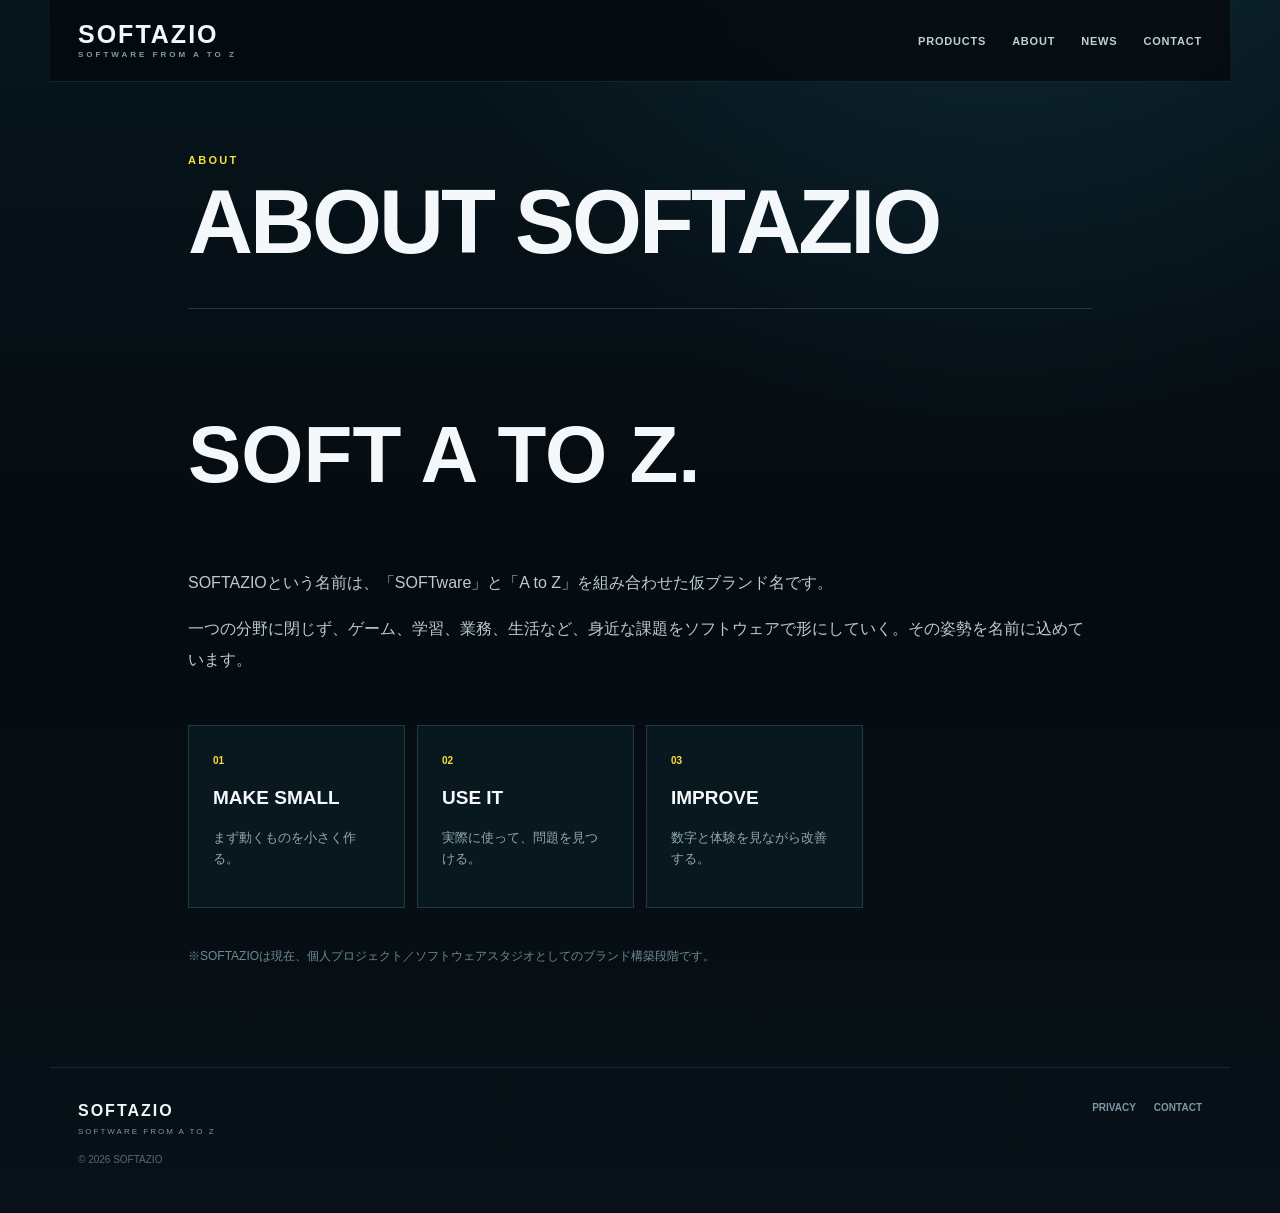
==== about.html @ d99edd32 "Add files via upload" ====
<!doctype html><html lang="ja"><head><meta charset="utf-8"><meta name="viewport" content="width=device-width,initial-scale=1"><title>About | SOFTAZIO</title><link rel="stylesheet" href="site.css?v=100"></head><body><header class="site-header"><a class="brand" href="index.html"><span class="brand-name">SOFTAZIO</span><span class="brand-tag">SOFTWARE FROM A TO Z</span></a><nav><a href="products.html">PRODUCTS</a><a href="about.html">ABOUT</a><a href="news.html">NEWS</a><a href="contact.html">CONTACT</a></nav></header><main class="page"><div class="eyebrow">ABOUT</div><h1 class="page-title">ABOUT SOFTAZIO</h1><section class="content-section big-copy"><h2>SOFT A TO Z.</h2><p>SOFTAZIOという名前は、「SOFTware」と「A to Z」を組み合わせた仮ブランド名です。</p><p>一つの分野に閉じず、ゲーム、学習、業務、生活など、身近な課題をソフトウェアで形にしていく。その姿勢を名前に込めています。</p></section><section class="principles"><article><span>01</span><h3>MAKE SMALL</h3><p>まず動くものを小さく作る。</p></article><article><span>02</span><h3>USE IT</h3><p>実際に使って、問題を見つける。</p></article><article><span>03</span><h3>IMPROVE</h3><p>数字と体験を見ながら改善する。</p></article></section><p class="note">※SOFTAZIOは現在、個人プロジェクト／ソフトウェアスタジオとしてのブランド構築段階です。</p></main><footer><div><strong>SOFTAZIO</strong><small>SOFTWARE FROM A TO Z</small></div><div class="footer-links"><a href="privacy.html">PRIVACY</a><a href="contact.html">CONTACT</a></div><div class="copyright">© 2026 SOFTAZIO</div></footer></body></html>
---- site.css ----
*{box-sizing:border-box}:root{--bg:#050b10;--panel:#0b1c24;--text:#f4f8fa;--muted:#89a1ad;--line:#1d3c48;--gold:#f6df36}html{background:var(--bg);color-scheme:dark;scroll-behavior:smooth}body{margin:0;background:radial-gradient(circle at 78% -10%,rgba(32,100,125,.24),transparent 34%),linear-gradient(180deg,#07151c 0,#050b10 46%,#071117 100%);color:var(--text);font-family:Arial,"Noto Sans JP",sans-serif;min-height:100vh}a{color:inherit;text-decoration:none}.site-header{position:sticky;top:0;z-index:50;max-width:1180px;margin:auto;padding:22px 28px;display:flex;align-items:center;justify-content:space-between;background:rgba(5,11,16,.87);backdrop-filter:blur(14px);border-bottom:1px solid rgba(120,217,255,.13)}.brand{display:flex;flex-direction:column;gap:3px}.brand-name{font:900 25px/1 "Arial Black",Arial,sans-serif;letter-spacing:2px}.brand-tag{font-size:8px;letter-spacing:3px;color:#819aa6;font-weight:800}nav{display:flex;gap:26px}nav a{font-size:11px;font-weight:900;letter-spacing:.8px;color:#bdd0d8}main{max-width:1180px;margin:auto;padding:0 28px 90px}.hero{padding:100px 0 110px;max-width:940px}.eyebrow,.section-kicker{font-size:11px;letter-spacing:2.3px;color:var(--gold);font-weight:900;margin-bottom:16px}.hero h1{font:900 clamp(58px,11vw,120px)/.83 "Arial Black",Arial,sans-serif;letter-spacing:-5px;margin:0 0 34px}.lead{font-size:clamp(18px,3.4vw,25px);line-height:1.8;color:#c9d8de;max-width:760px}.cta-row{display:flex;gap:12px;flex-wrap:wrap;margin-top:34px}.btn{display:inline-flex;align-items:center;justify-content:center;min-height:52px;padding:0 24px;border:1px solid var(--line);font:900 12px "Arial Black",Arial,sans-serif}.primary{background:var(--gold);color:#071019;border-color:var(--gold);box-shadow:0 5px 0 #766a08}.secondary{background:#0c1c24}.manifesto,.featured,.areas,.latest{padding:78px 0;border-top:1px solid rgba(120,217,255,.13)}.manifesto-grid{display:grid;grid-template-columns:.8fr 1.2fr;gap:60px}.manifesto h2,.featured h2,.coming h2{font:900 clamp(38px,7vw,70px)/.98 "Arial Black",Arial,sans-serif;margin:0}.manifesto p,.product-copy p,.coming p,.content-section p,.legal p,.contact-panel p{font-size:16px;line-height:1.9;color:#b9cbd3}.product-hero-card{display:grid;grid-template-columns:1.2fr .8fr;gap:30px;border:1px solid #244753;background:linear-gradient(145deg,#0d222b,#09161c);padding:36px;box-shadow:0 30px 80px rgba(0,0,0,.28)}.product-num{font:900 11px "Arial Black",Arial,sans-serif;color:var(--gold);letter-spacing:2px;margin-bottom:12px}.product-copy h2{font-size:clamp(40px,7vw,72px)}.product-meta{display:flex;gap:8px;flex-wrap:wrap;margin:20px 0}.product-meta span,.contact-types span{border:1px solid #2a4c59;padding:7px 9px;font-size:9px;font-weight:900;letter-spacing:1px;color:#91aab5}.product-visual{min-height:330px;background:radial-gradient(circle at 50% 40%,rgba(120,217,255,.16),transparent 55%),#061117;display:flex;align-items:center;justify-content:center;position:relative;overflow:hidden}.pixel-cat{font-size:86px;z-index:2}.blocks{position:absolute;inset:0;display:grid;grid-template-columns:repeat(5,1fr);grid-template-rows:repeat(2,1fr);opacity:.2}.blocks i{border:1px solid #315867}.area-grid,.principles{display:grid;grid-template-columns:repeat(4,1fr);gap:12px}.area-grid article,.principles article{background:#09171e;border:1px solid #1e3b46;padding:24px;min-height:180px}.area-grid span,.principles span{color:var(--gold);font-size:10px;font-weight:900}.area-grid h3,.principles h3{font:900 19px "Arial Black",Arial,sans-serif}.area-grid p,.principles p{color:#91a8b3;line-height:1.6;font-size:13px}.news-row{display:grid;grid-template-columns:120px 1fr auto;gap:20px;padding:22px 0;border-bottom:1px solid #1a3540;align-items:center}.news-row time,.news-list time{font-size:11px;color:#76929f}.news-row span{font-size:11px;color:var(--gold);font-weight:900}.page{padding-top:72px;max-width:960px}.page-title{font:900 clamp(48px,9vw,90px)/.9 "Arial Black",Arial,sans-serif;letter-spacing:-3px;margin:0 0 24px}.page-lead{font-size:19px;line-height:1.8;color:#a9c0ca;max-width:720px;margin-bottom:40px}.catalog-card{display:grid;grid-template-columns:1fr auto;gap:30px;background:#0a1b23;border:1px solid #21424e;padding:34px;margin:30px 0}.catalog-card h2{font:900 clamp(34px,7vw,60px) "Arial Black",Arial,sans-serif;margin:0 0 12px}.catalog-card p{color:#b4c7cf;line-height:1.8}.catalog-number{font:900 clamp(90px,18vw,170px)/.8 "Arial Black",Arial,sans-serif;color:#102a34}.coming,.content-section,.contact-panel{padding:34px 0;border-top:1px solid #1d3944;margin-top:45px}.big-copy h2{font-size:clamp(40px,8vw,80px)}.note{font-size:12px;color:#6f8995;margin-top:40px}.info-grid{display:grid;grid-template-columns:repeat(4,1fr);gap:10px;margin:44px 0}.info-grid article{border:1px solid #21424e;background:#09171e;padding:18px}.info-grid span{display:block;color:#718b97;font-size:9px;font-weight:900;letter-spacing:1px;margin-bottom:8px}.info-grid strong{font-size:13px}.formula{font:900 24px "Arial Black",Arial,sans-serif!important;color:#ffe85d!important}.news-list article{padding:30px 0;border-bottom:1px solid #1b3741}.news-list h2{font-size:22px}.news-list p{color:#9db3bc;line-height:1.75}.contact-types{display:flex;gap:8px;flex-wrap:wrap;margin-top:24px}.legal h2{margin-top:38px}footer{max-width:1180px;margin:auto;border-top:1px solid rgba(120,217,255,.13);padding:34px 28px 48px;display:grid;grid-template-columns:1fr auto;gap:16px;color:#7d98a4}footer strong{display:block;color:#eef8fb;letter-spacing:2px}footer small{font-size:8px;letter-spacing:2px}.footer-links{display:flex;gap:18px;font-size:10px;font-weight:900}.copyright{grid-column:1/-1;font-size:10px;color:#526b76}@media(max-width:760px){.site-header{position:relative;align-items:flex-start;flex-direction:column;gap:18px;padding:20px 22px}nav{gap:14px;flex-wrap:wrap}nav a{font-size:10px}main{padding:0 22px 70px}.hero{padding:72px 0 80px}.hero h1{letter-spacing:-3px}.manifesto,.featured,.areas,.latest{padding:56px 0}.manifesto-grid,.product-hero-card{grid-template-columns:1fr;gap:28px}.product-visual{min-height:220px}.area-grid,.principles{grid-template-columns:1fr 1fr}.info-grid{grid-template-columns:1fr 1fr}.catalog-card{grid-template-columns:1fr}.catalog-number{display:none}.news-row{grid-template-columns:90px 1fr}.news-row span{display:none}footer{grid-template-columns:1fr}.copyright{grid-column:1}}@media(max-width:430px){.area-grid,.principles,.info-grid{grid-template-columns:1fr}.btn{width:100%}.hero h1{font-size:54px}.page-title{font-size:48px}}
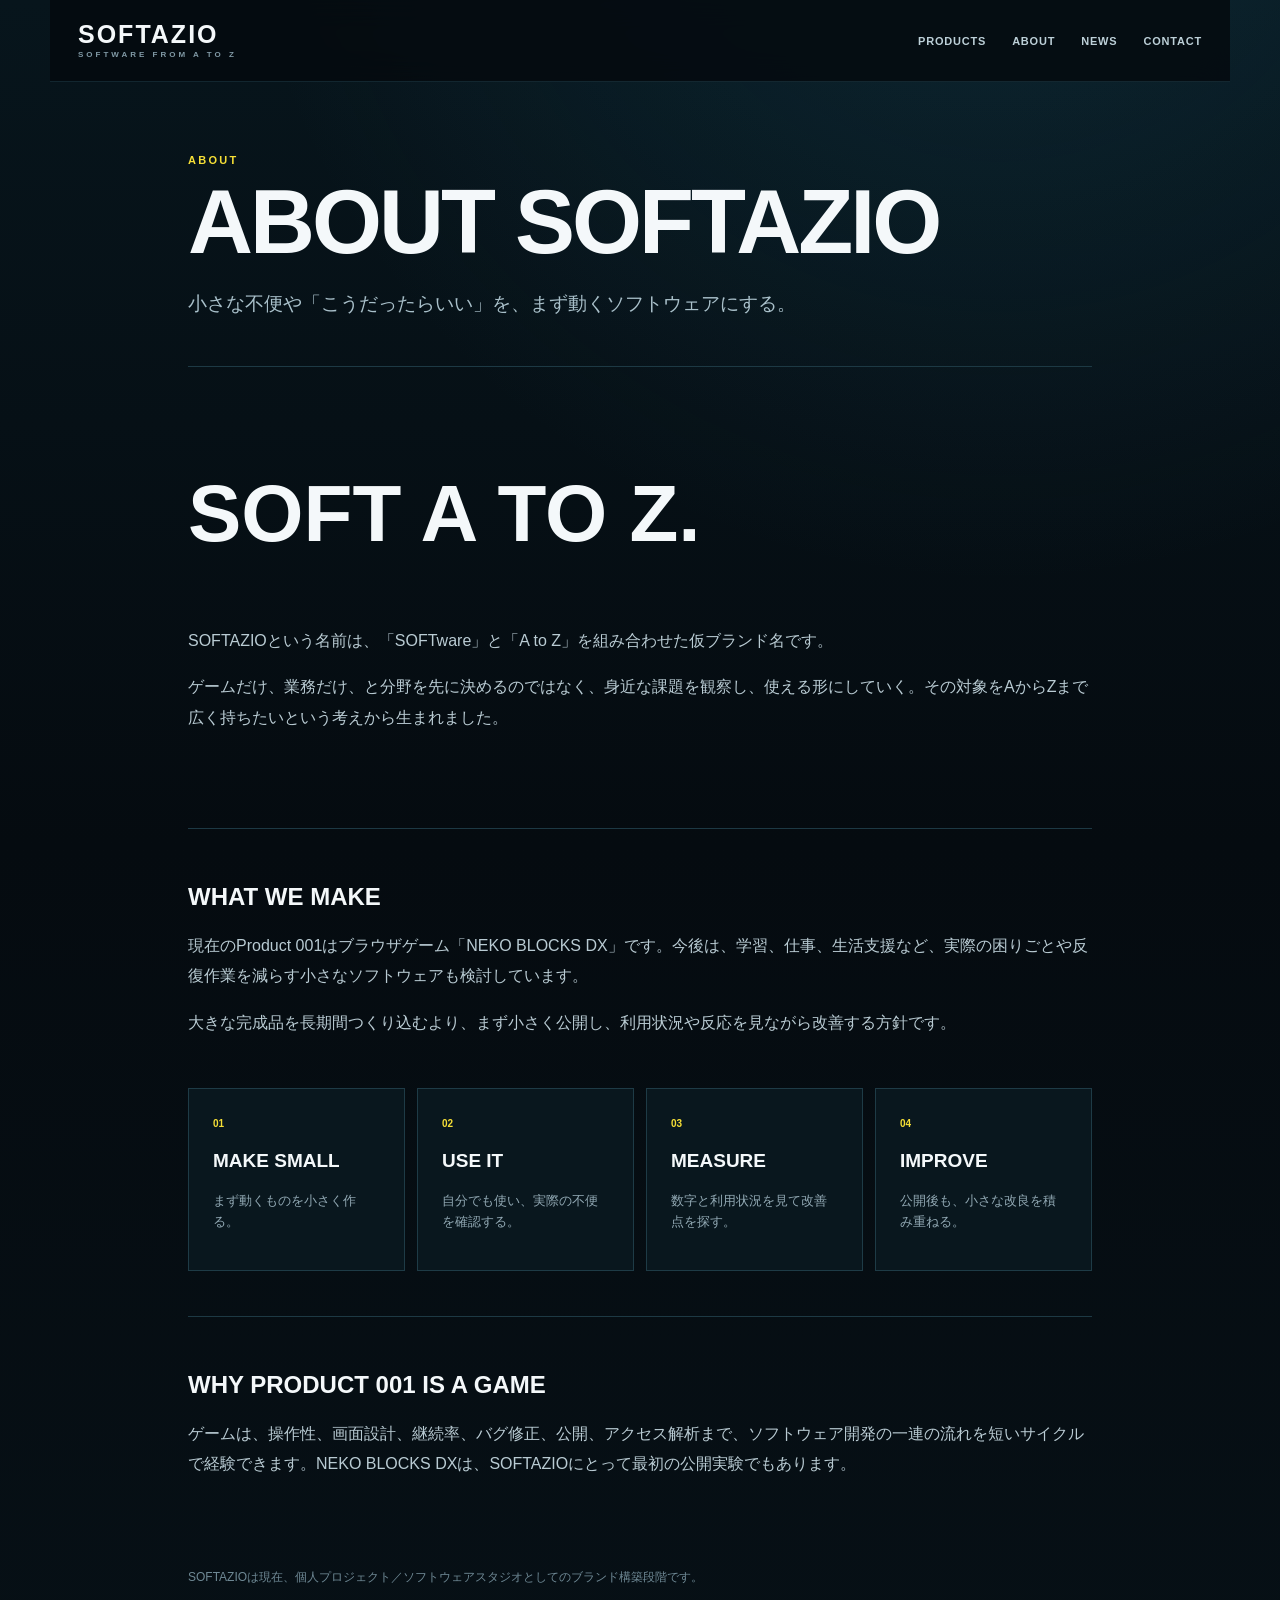
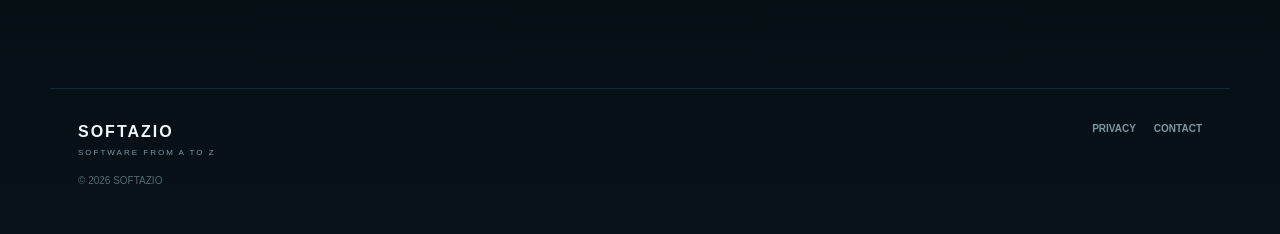
==== commit d854b835: "Add files via upload" ====
--- a/about.html
+++ b/about.html
@@ -1 +1,39 @@
-<!doctype html><html lang="ja"><head><meta charset="utf-8"><meta name="viewport" content="width=device-width,initial-scale=1"><title>About | SOFTAZIO</title><link rel="stylesheet" href="site.css?v=100"></head><body><header class="site-header"><a class="brand" href="index.html"><span class="brand-name">SOFTAZIO</span><span class="brand-tag">SOFTWARE FROM A TO Z</span></a><nav><a href="products.html">PRODUCTS</a><a href="about.html">ABOUT</a><a href="news.html">NEWS</a><a href="contact.html">CONTACT</a></nav></header><main class="page"><div class="eyebrow">ABOUT</div><h1 class="page-title">ABOUT SOFTAZIO</h1><section class="content-section big-copy"><h2>SOFT A TO Z.</h2><p>SOFTAZIOという名前は、「SOFTware」と「A to Z」を組み合わせた仮ブランド名です。</p><p>一つの分野に閉じず、ゲーム、学習、業務、生活など、身近な課題をソフトウェアで形にしていく。その姿勢を名前に込めています。</p></section><section class="principles"><article><span>01</span><h3>MAKE SMALL</h3><p>まず動くものを小さく作る。</p></article><article><span>02</span><h3>USE IT</h3><p>実際に使って、問題を見つける。</p></article><article><span>03</span><h3>IMPROVE</h3><p>数字と体験を見ながら改善する。</p></article></section><p class="note">※SOFTAZIOは現在、個人プロジェクト／ソフトウェアスタジオとしてのブランド構築段階です。</p></main><footer><div><strong>SOFTAZIO</strong><small>SOFTWARE FROM A TO Z</small></div><div class="footer-links"><a href="privacy.html">PRIVACY</a><a href="contact.html">CONTACT</a></div><div class="copyright">© 2026 SOFTAZIO</div></footer></body></html>
+<!doctype html><html lang="ja"><head><meta charset="utf-8"><meta name="viewport" content="width=device-width,initial-scale=1"><title>About | SOFTAZIO</title><link rel="stylesheet" href="site.css?v=100"><!-- Google tag (gtag.js) -->
+<script async src="https://www.googletagmanager.com/gtag/js?id=G-1FV0P774PM"></script>
+<script>
+  window.dataLayer = window.dataLayer || [];
+  function gtag(){dataLayer.push(arguments);}
+  gtag('js', new Date());
+  gtag('config', 'G-1FV0P774PM');
+</script>
+</head><body><header class="site-header"><a class="brand" href="index.html"><span class="brand-name">SOFTAZIO</span><span class="brand-tag">SOFTWARE FROM A TO Z</span></a><nav><a href="products.html">PRODUCTS</a><a href="about.html">ABOUT</a><a href="news.html">NEWS</a><a href="contact.html">CONTACT</a></nav></header><main class="page">
+<div class="eyebrow">ABOUT</div>
+<h1 class="page-title">ABOUT SOFTAZIO</h1>
+<p class="page-lead">小さな不便や「こうだったらいい」を、まず動くソフトウェアにする。</p>
+
+<section class="content-section big-copy">
+<h2>SOFT A TO Z.</h2>
+<p>SOFTAZIOという名前は、「SOFTware」と「A to Z」を組み合わせた仮ブランド名です。</p>
+<p>ゲームだけ、業務だけ、と分野を先に決めるのではなく、身近な課題を観察し、使える形にしていく。その対象をAからZまで広く持ちたいという考えから生まれました。</p>
+</section>
+
+<section class="content-section">
+<h2>WHAT WE MAKE</h2>
+<p>現在のProduct 001はブラウザゲーム「NEKO BLOCKS DX」です。今後は、学習、仕事、生活支援など、実際の困りごとや反復作業を減らす小さなソフトウェアも検討しています。</p>
+<p>大きな完成品を長期間つくり込むより、まず小さく公開し、利用状況や反応を見ながら改善する方針です。</p>
+</section>
+
+<section class="principles">
+<article><span>01</span><h3>MAKE SMALL</h3><p>まず動くものを小さく作る。</p></article>
+<article><span>02</span><h3>USE IT</h3><p>自分でも使い、実際の不便を確認する。</p></article>
+<article><span>03</span><h3>MEASURE</h3><p>数字と利用状況を見て改善点を探す。</p></article>
+<article><span>04</span><h3>IMPROVE</h3><p>公開後も、小さな改良を積み重ねる。</p></article>
+</section>
+
+<section class="content-section">
+<h2>WHY PRODUCT 001 IS A GAME</h2>
+<p>ゲームは、操作性、画面設計、継続率、バグ修正、公開、アクセス解析まで、ソフトウェア開発の一連の流れを短いサイクルで経験できます。NEKO BLOCKS DXは、SOFTAZIOにとって最初の公開実験でもあります。</p>
+</section>
+
+<p class="note">SOFTAZIOは現在、個人プロジェクト／ソフトウェアスタジオとしてのブランド構築段階です。</p>
+</main><footer><div><strong>SOFTAZIO</strong><small>SOFTWARE FROM A TO Z</small></div><div class="footer-links"><a href="privacy.html">PRIVACY</a><a href="contact.html">CONTACT</a></div><div class="copyright">© 2026 SOFTAZIO</div></footer></body></html>
--- a/site.css
+++ b/site.css
@@ -1 +1,3 @@
 *{box-sizing:border-box}:root{--bg:#050b10;--panel:#0b1c24;--text:#f4f8fa;--muted:#89a1ad;--line:#1d3c48;--gold:#f6df36}html{background:var(--bg);color-scheme:dark;scroll-behavior:smooth}body{margin:0;background:radial-gradient(circle at 78% -10%,rgba(32,100,125,.24),transparent 34%),linear-gradient(180deg,#07151c 0,#050b10 46%,#071117 100%);color:var(--text);font-family:Arial,"Noto Sans JP",sans-serif;min-height:100vh}a{color:inherit;text-decoration:none}.site-header{position:sticky;top:0;z-index:50;max-width:1180px;margin:auto;padding:22px 28px;display:flex;align-items:center;justify-content:space-between;background:rgba(5,11,16,.87);backdrop-filter:blur(14px);border-bottom:1px solid rgba(120,217,255,.13)}.brand{display:flex;flex-direction:column;gap:3px}.brand-name{font:900 25px/1 "Arial Black",Arial,sans-serif;letter-spacing:2px}.brand-tag{font-size:8px;letter-spacing:3px;color:#819aa6;font-weight:800}nav{display:flex;gap:26px}nav a{font-size:11px;font-weight:900;letter-spacing:.8px;color:#bdd0d8}main{max-width:1180px;margin:auto;padding:0 28px 90px}.hero{padding:100px 0 110px;max-width:940px}.eyebrow,.section-kicker{font-size:11px;letter-spacing:2.3px;color:var(--gold);font-weight:900;margin-bottom:16px}.hero h1{font:900 clamp(58px,11vw,120px)/.83 "Arial Black",Arial,sans-serif;letter-spacing:-5px;margin:0 0 34px}.lead{font-size:clamp(18px,3.4vw,25px);line-height:1.8;color:#c9d8de;max-width:760px}.cta-row{display:flex;gap:12px;flex-wrap:wrap;margin-top:34px}.btn{display:inline-flex;align-items:center;justify-content:center;min-height:52px;padding:0 24px;border:1px solid var(--line);font:900 12px "Arial Black",Arial,sans-serif}.primary{background:var(--gold);color:#071019;border-color:var(--gold);box-shadow:0 5px 0 #766a08}.secondary{background:#0c1c24}.manifesto,.featured,.areas,.latest{padding:78px 0;border-top:1px solid rgba(120,217,255,.13)}.manifesto-grid{display:grid;grid-template-columns:.8fr 1.2fr;gap:60px}.manifesto h2,.featured h2,.coming h2{font:900 clamp(38px,7vw,70px)/.98 "Arial Black",Arial,sans-serif;margin:0}.manifesto p,.product-copy p,.coming p,.content-section p,.legal p,.contact-panel p{font-size:16px;line-height:1.9;color:#b9cbd3}.product-hero-card{display:grid;grid-template-columns:1.2fr .8fr;gap:30px;border:1px solid #244753;background:linear-gradient(145deg,#0d222b,#09161c);padding:36px;box-shadow:0 30px 80px rgba(0,0,0,.28)}.product-num{font:900 11px "Arial Black",Arial,sans-serif;color:var(--gold);letter-spacing:2px;margin-bottom:12px}.product-copy h2{font-size:clamp(40px,7vw,72px)}.product-meta{display:flex;gap:8px;flex-wrap:wrap;margin:20px 0}.product-meta span,.contact-types span{border:1px solid #2a4c59;padding:7px 9px;font-size:9px;font-weight:900;letter-spacing:1px;color:#91aab5}.product-visual{min-height:330px;background:radial-gradient(circle at 50% 40%,rgba(120,217,255,.16),transparent 55%),#061117;display:flex;align-items:center;justify-content:center;position:relative;overflow:hidden}.pixel-cat{font-size:86px;z-index:2}.blocks{position:absolute;inset:0;display:grid;grid-template-columns:repeat(5,1fr);grid-template-rows:repeat(2,1fr);opacity:.2}.blocks i{border:1px solid #315867}.area-grid,.principles{display:grid;grid-template-columns:repeat(4,1fr);gap:12px}.area-grid article,.principles article{background:#09171e;border:1px solid #1e3b46;padding:24px;min-height:180px}.area-grid span,.principles span{color:var(--gold);font-size:10px;font-weight:900}.area-grid h3,.principles h3{font:900 19px "Arial Black",Arial,sans-serif}.area-grid p,.principles p{color:#91a8b3;line-height:1.6;font-size:13px}.news-row{display:grid;grid-template-columns:120px 1fr auto;gap:20px;padding:22px 0;border-bottom:1px solid #1a3540;align-items:center}.news-row time,.news-list time{font-size:11px;color:#76929f}.news-row span{font-size:11px;color:var(--gold);font-weight:900}.page{padding-top:72px;max-width:960px}.page-title{font:900 clamp(48px,9vw,90px)/.9 "Arial Black",Arial,sans-serif;letter-spacing:-3px;margin:0 0 24px}.page-lead{font-size:19px;line-height:1.8;color:#a9c0ca;max-width:720px;margin-bottom:40px}.catalog-card{display:grid;grid-template-columns:1fr auto;gap:30px;background:#0a1b23;border:1px solid #21424e;padding:34px;margin:30px 0}.catalog-card h2{font:900 clamp(34px,7vw,60px) "Arial Black",Arial,sans-serif;margin:0 0 12px}.catalog-card p{color:#b4c7cf;line-height:1.8}.catalog-number{font:900 clamp(90px,18vw,170px)/.8 "Arial Black",Arial,sans-serif;color:#102a34}.coming,.content-section,.contact-panel{padding:34px 0;border-top:1px solid #1d3944;margin-top:45px}.big-copy h2{font-size:clamp(40px,8vw,80px)}.note{font-size:12px;color:#6f8995;margin-top:40px}.info-grid{display:grid;grid-template-columns:repeat(4,1fr);gap:10px;margin:44px 0}.info-grid article{border:1px solid #21424e;background:#09171e;padding:18px}.info-grid span{display:block;color:#718b97;font-size:9px;font-weight:900;letter-spacing:1px;margin-bottom:8px}.info-grid strong{font-size:13px}.formula{font:900 24px "Arial Black",Arial,sans-serif!important;color:#ffe85d!important}.news-list article{padding:30px 0;border-bottom:1px solid #1b3741}.news-list h2{font-size:22px}.news-list p{color:#9db3bc;line-height:1.75}.contact-types{display:flex;gap:8px;flex-wrap:wrap;margin-top:24px}.legal h2{margin-top:38px}footer{max-width:1180px;margin:auto;border-top:1px solid rgba(120,217,255,.13);padding:34px 28px 48px;display:grid;grid-template-columns:1fr auto;gap:16px;color:#7d98a4}footer strong{display:block;color:#eef8fb;letter-spacing:2px}footer small{font-size:8px;letter-spacing:2px}.footer-links{display:flex;gap:18px;font-size:10px;font-weight:900}.copyright{grid-column:1/-1;font-size:10px;color:#526b76}@media(max-width:760px){.site-header{position:relative;align-items:flex-start;flex-direction:column;gap:18px;padding:20px 22px}nav{gap:14px;flex-wrap:wrap}nav a{font-size:10px}main{padding:0 22px 70px}.hero{padding:72px 0 80px}.hero h1{letter-spacing:-3px}.manifesto,.featured,.areas,.latest{padding:56px 0}.manifesto-grid,.product-hero-card{grid-template-columns:1fr;gap:28px}.product-visual{min-height:220px}.area-grid,.principles{grid-template-columns:1fr 1fr}.info-grid{grid-template-columns:1fr 1fr}.catalog-card{grid-template-columns:1fr}.catalog-number{display:none}.news-row{grid-template-columns:90px 1fr}.news-row span{display:none}footer{grid-template-columns:1fr}.copyright{grid-column:1}}@media(max-width:430px){.area-grid,.principles,.info-grid{grid-template-columns:1fr}.btn{width:100%}.hero h1{font-size:54px}.page-title{font-size:48px}}
+
+.mail-link{color:var(--gold);font-weight:900;word-break:break-all}
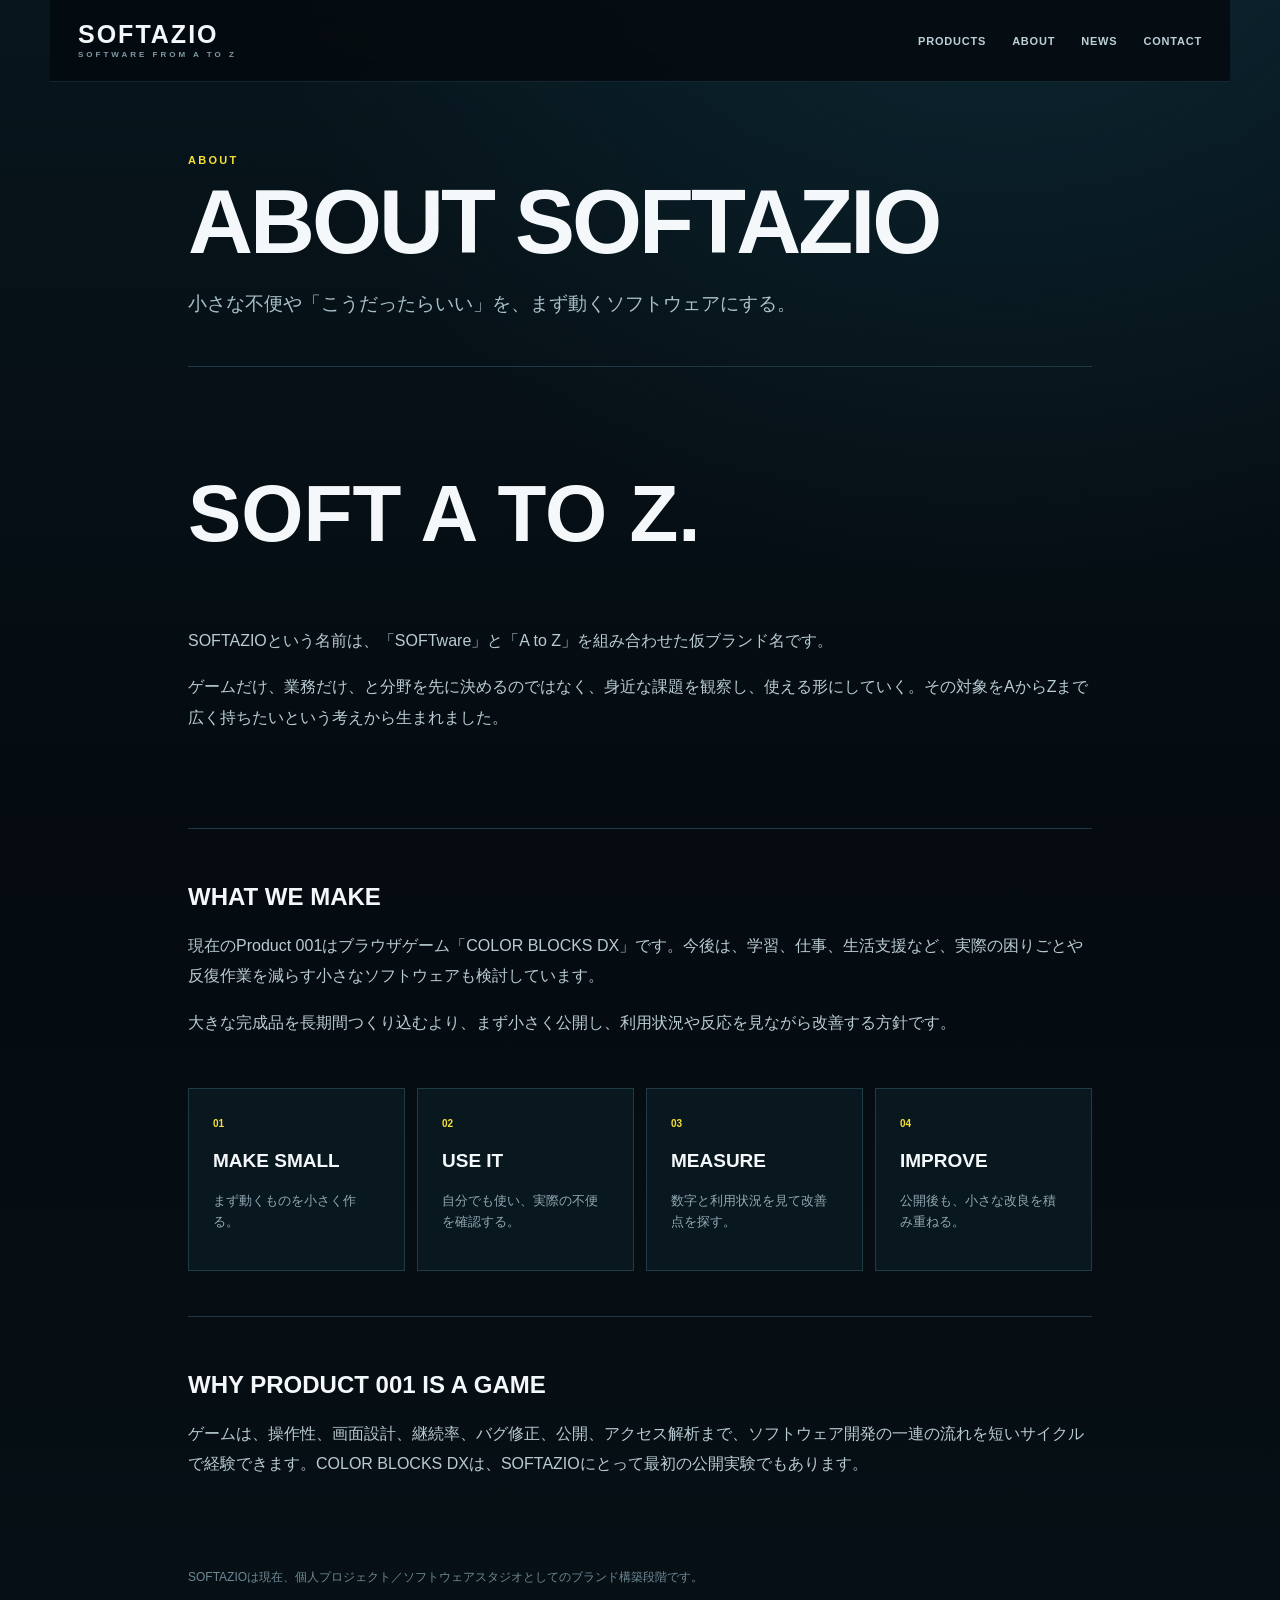
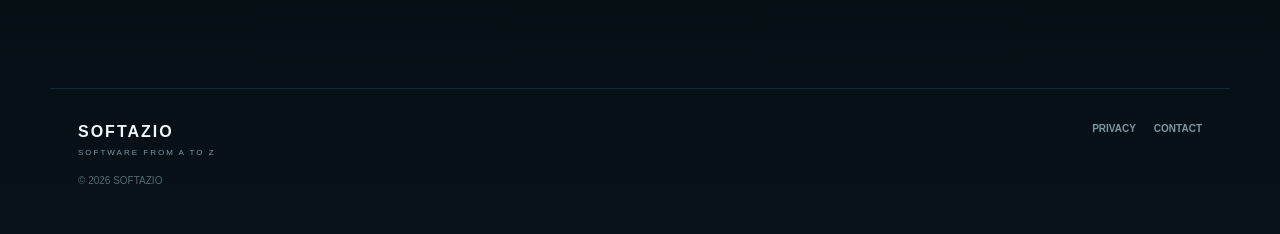
==== commit b3554b18: "Add files via upload" ====
--- a/about.html
+++ b/about.html
@@ -6,7 +6,7 @@
   gtag('js', new Date());
   gtag('config', 'G-1FV0P774PM');
 </script>
-</head><body><header class="site-header"><a class="brand" href="index.html"><span class="brand-name">SOFTAZIO</span><span class="brand-tag">SOFTWARE FROM A TO Z</span></a><nav><a href="products.html">PRODUCTS</a><a href="about.html">ABOUT</a><a href="news.html">NEWS</a><a href="contact.html">CONTACT</a></nav></header><main class="page">
+<link rel="icon" type="image/png" href="cat_yellow.png"></head><body><header class="site-header"><a class="brand" href="index.html"><span class="brand-name">SOFTAZIO</span><span class="brand-tag">SOFTWARE FROM A TO Z</span></a><nav><a href="products.html">PRODUCTS</a><a href="about.html">ABOUT</a><a href="news.html">NEWS</a><a href="contact.html">CONTACT</a></nav></header><main class="page">
 <div class="eyebrow">ABOUT</div>
 <h1 class="page-title">ABOUT SOFTAZIO</h1>
 <p class="page-lead">小さな不便や「こうだったらいい」を、まず動くソフトウェアにする。</p>
@@ -19,7 +19,7 @@
 
 <section class="content-section">
 <h2>WHAT WE MAKE</h2>
-<p>現在のProduct 001はブラウザゲーム「NEKO BLOCKS DX」です。今後は、学習、仕事、生活支援など、実際の困りごとや反復作業を減らす小さなソフトウェアも検討しています。</p>
+<p>現在のProduct 001はブラウザゲーム「COLOR BLOCKS DX」です。今後は、学習、仕事、生活支援など、実際の困りごとや反復作業を減らす小さなソフトウェアも検討しています。</p>
 <p>大きな完成品を長期間つくり込むより、まず小さく公開し、利用状況や反応を見ながら改善する方針です。</p>
 </section>
 
@@ -32,7 +32,7 @@
 
 <section class="content-section">
 <h2>WHY PRODUCT 001 IS A GAME</h2>
-<p>ゲームは、操作性、画面設計、継続率、バグ修正、公開、アクセス解析まで、ソフトウェア開発の一連の流れを短いサイクルで経験できます。NEKO BLOCKS DXは、SOFTAZIOにとって最初の公開実験でもあります。</p>
+<p>ゲームは、操作性、画面設計、継続率、バグ修正、公開、アクセス解析まで、ソフトウェア開発の一連の流れを短いサイクルで経験できます。COLOR BLOCKS DXは、SOFTAZIOにとって最初の公開実験でもあります。</p>
 </section>
 
 <p class="note">SOFTAZIOは現在、個人プロジェクト／ソフトウェアスタジオとしてのブランド構築段階です。</p>
--- a/site.css
+++ b/site.css
@@ -1,3 +1,13 @@
 *{box-sizing:border-box}:root{--bg:#050b10;--panel:#0b1c24;--text:#f4f8fa;--muted:#89a1ad;--line:#1d3c48;--gold:#f6df36}html{background:var(--bg);color-scheme:dark;scroll-behavior:smooth}body{margin:0;background:radial-gradient(circle at 78% -10%,rgba(32,100,125,.24),transparent 34%),linear-gradient(180deg,#07151c 0,#050b10 46%,#071117 100%);color:var(--text);font-family:Arial,"Noto Sans JP",sans-serif;min-height:100vh}a{color:inherit;text-decoration:none}.site-header{position:sticky;top:0;z-index:50;max-width:1180px;margin:auto;padding:22px 28px;display:flex;align-items:center;justify-content:space-between;background:rgba(5,11,16,.87);backdrop-filter:blur(14px);border-bottom:1px solid rgba(120,217,255,.13)}.brand{display:flex;flex-direction:column;gap:3px}.brand-name{font:900 25px/1 "Arial Black",Arial,sans-serif;letter-spacing:2px}.brand-tag{font-size:8px;letter-spacing:3px;color:#819aa6;font-weight:800}nav{display:flex;gap:26px}nav a{font-size:11px;font-weight:900;letter-spacing:.8px;color:#bdd0d8}main{max-width:1180px;margin:auto;padding:0 28px 90px}.hero{padding:100px 0 110px;max-width:940px}.eyebrow,.section-kicker{font-size:11px;letter-spacing:2.3px;color:var(--gold);font-weight:900;margin-bottom:16px}.hero h1{font:900 clamp(58px,11vw,120px)/.83 "Arial Black",Arial,sans-serif;letter-spacing:-5px;margin:0 0 34px}.lead{font-size:clamp(18px,3.4vw,25px);line-height:1.8;color:#c9d8de;max-width:760px}.cta-row{display:flex;gap:12px;flex-wrap:wrap;margin-top:34px}.btn{display:inline-flex;align-items:center;justify-content:center;min-height:52px;padding:0 24px;border:1px solid var(--line);font:900 12px "Arial Black",Arial,sans-serif}.primary{background:var(--gold);color:#071019;border-color:var(--gold);box-shadow:0 5px 0 #766a08}.secondary{background:#0c1c24}.manifesto,.featured,.areas,.latest{padding:78px 0;border-top:1px solid rgba(120,217,255,.13)}.manifesto-grid{display:grid;grid-template-columns:.8fr 1.2fr;gap:60px}.manifesto h2,.featured h2,.coming h2{font:900 clamp(38px,7vw,70px)/.98 "Arial Black",Arial,sans-serif;margin:0}.manifesto p,.product-copy p,.coming p,.content-section p,.legal p,.contact-panel p{font-size:16px;line-height:1.9;color:#b9cbd3}.product-hero-card{display:grid;grid-template-columns:1.2fr .8fr;gap:30px;border:1px solid #244753;background:linear-gradient(145deg,#0d222b,#09161c);padding:36px;box-shadow:0 30px 80px rgba(0,0,0,.28)}.product-num{font:900 11px "Arial Black",Arial,sans-serif;color:var(--gold);letter-spacing:2px;margin-bottom:12px}.product-copy h2{font-size:clamp(40px,7vw,72px)}.product-meta{display:flex;gap:8px;flex-wrap:wrap;margin:20px 0}.product-meta span,.contact-types span{border:1px solid #2a4c59;padding:7px 9px;font-size:9px;font-weight:900;letter-spacing:1px;color:#91aab5}.product-visual{min-height:330px;background:radial-gradient(circle at 50% 40%,rgba(120,217,255,.16),transparent 55%),#061117;display:flex;align-items:center;justify-content:center;position:relative;overflow:hidden}.pixel-cat{font-size:86px;z-index:2}.blocks{position:absolute;inset:0;display:grid;grid-template-columns:repeat(5,1fr);grid-template-rows:repeat(2,1fr);opacity:.2}.blocks i{border:1px solid #315867}.area-grid,.principles{display:grid;grid-template-columns:repeat(4,1fr);gap:12px}.area-grid article,.principles article{background:#09171e;border:1px solid #1e3b46;padding:24px;min-height:180px}.area-grid span,.principles span{color:var(--gold);font-size:10px;font-weight:900}.area-grid h3,.principles h3{font:900 19px "Arial Black",Arial,sans-serif}.area-grid p,.principles p{color:#91a8b3;line-height:1.6;font-size:13px}.news-row{display:grid;grid-template-columns:120px 1fr auto;gap:20px;padding:22px 0;border-bottom:1px solid #1a3540;align-items:center}.news-row time,.news-list time{font-size:11px;color:#76929f}.news-row span{font-size:11px;color:var(--gold);font-weight:900}.page{padding-top:72px;max-width:960px}.page-title{font:900 clamp(48px,9vw,90px)/.9 "Arial Black",Arial,sans-serif;letter-spacing:-3px;margin:0 0 24px}.page-lead{font-size:19px;line-height:1.8;color:#a9c0ca;max-width:720px;margin-bottom:40px}.catalog-card{display:grid;grid-template-columns:1fr auto;gap:30px;background:#0a1b23;border:1px solid #21424e;padding:34px;margin:30px 0}.catalog-card h2{font:900 clamp(34px,7vw,60px) "Arial Black",Arial,sans-serif;margin:0 0 12px}.catalog-card p{color:#b4c7cf;line-height:1.8}.catalog-number{font:900 clamp(90px,18vw,170px)/.8 "Arial Black",Arial,sans-serif;color:#102a34}.coming,.content-section,.contact-panel{padding:34px 0;border-top:1px solid #1d3944;margin-top:45px}.big-copy h2{font-size:clamp(40px,8vw,80px)}.note{font-size:12px;color:#6f8995;margin-top:40px}.info-grid{display:grid;grid-template-columns:repeat(4,1fr);gap:10px;margin:44px 0}.info-grid article{border:1px solid #21424e;background:#09171e;padding:18px}.info-grid span{display:block;color:#718b97;font-size:9px;font-weight:900;letter-spacing:1px;margin-bottom:8px}.info-grid strong{font-size:13px}.formula{font:900 24px "Arial Black",Arial,sans-serif!important;color:#ffe85d!important}.news-list article{padding:30px 0;border-bottom:1px solid #1b3741}.news-list h2{font-size:22px}.news-list p{color:#9db3bc;line-height:1.75}.contact-types{display:flex;gap:8px;flex-wrap:wrap;margin-top:24px}.legal h2{margin-top:38px}footer{max-width:1180px;margin:auto;border-top:1px solid rgba(120,217,255,.13);padding:34px 28px 48px;display:grid;grid-template-columns:1fr auto;gap:16px;color:#7d98a4}footer strong{display:block;color:#eef8fb;letter-spacing:2px}footer small{font-size:8px;letter-spacing:2px}.footer-links{display:flex;gap:18px;font-size:10px;font-weight:900}.copyright{grid-column:1/-1;font-size:10px;color:#526b76}@media(max-width:760px){.site-header{position:relative;align-items:flex-start;flex-direction:column;gap:18px;padding:20px 22px}nav{gap:14px;flex-wrap:wrap}nav a{font-size:10px}main{padding:0 22px 70px}.hero{padding:72px 0 80px}.hero h1{letter-spacing:-3px}.manifesto,.featured,.areas,.latest{padding:56px 0}.manifesto-grid,.product-hero-card{grid-template-columns:1fr;gap:28px}.product-visual{min-height:220px}.area-grid,.principles{grid-template-columns:1fr 1fr}.info-grid{grid-template-columns:1fr 1fr}.catalog-card{grid-template-columns:1fr}.catalog-number{display:none}.news-row{grid-template-columns:90px 1fr}.news-row span{display:none}footer{grid-template-columns:1fr}.copyright{grid-column:1}}@media(max-width:430px){.area-grid,.principles,.info-grid{grid-template-columns:1fr}.btn{width:100%}.hero h1{font-size:54px}.page-title{font-size:48px}}
 
 .mail-link{color:var(--gold);font-weight:900;word-break:break-all}
+
+.original-art{padding:26px;flex-direction:column;gap:18px}
+.original-block-grid{width:min(100%,360px);display:grid;grid-template-columns:repeat(5,1fr);gap:10px;align-items:center;justify-content:center}
+.original-block-grid img{width:100%;aspect-ratio:1/1;object-fit:contain;filter:drop-shadow(0 10px 16px rgba(0,0,0,.38))}
+.original-art-label{font:900 9px "Arial Black",Arial,sans-serif;letter-spacing:1.6px;color:#8eabb7}
+.art-showcase{display:grid;grid-template-columns:repeat(5,1fr);gap:12px;margin-top:24px}
+.art-showcase figure{margin:0;padding:12px;border:1px solid #21424e;background:#08151b;text-align:center}
+.art-showcase img{width:100%;aspect-ratio:1/1;object-fit:contain;filter:drop-shadow(0 8px 12px rgba(0,0,0,.35))}
+.art-showcase figcaption{margin-top:9px;font:900 9px "Arial Black",Arial,sans-serif;letter-spacing:1px;color:#9ab1bc}
+@media(max-width:560px){.original-block-grid{gap:6px}.art-showcase{grid-template-columns:repeat(3,1fr)}}
